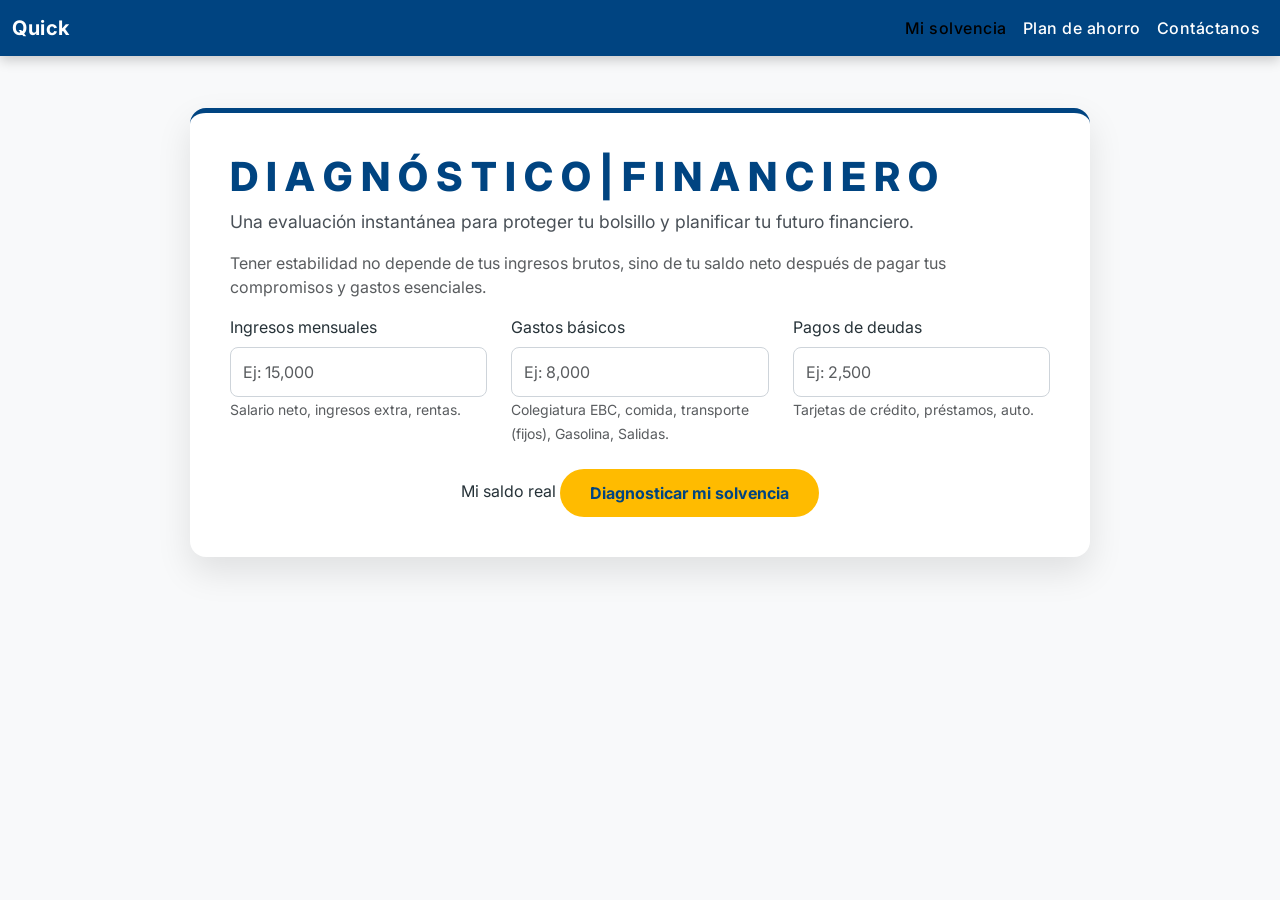
==== index.html @ 8cfbeb54 "ENTREGABLE3 update1 Calculadora Mireille Mores 16oct" ====
<!DOCTYPE html>
<html lang="es">
<head>
    <meta charset="UTF-8">
<meta name="description" content="Calculadora para evaluar el estado financiero de una persona">
<meta name="keywords" content="Presupuesto, Finanzas, Salario, Gastos, Ahorro">
<meta name="author" content="Mireillle Mores">
<meta name="viewport" content="width=device-width, initial-scale=1.0">

<!-- ENLACE EXTERNO PARA CONECTARSE CON EL CSS UTILIZANDO BOOSTRAP -->
<link href="https://cdn.jsdelivr.net/npm/bootstrap@5.3.8/dist/css/bootstrap.min.css" rel="stylesheet">

<link href="https://fonts.googleapis.com/css2?family=Inter:wght@300;400;600;700&amp;display=swap" rel="stylesheet">

<!-- ENLACE AL STYLE.CSS PARA APLICAR ESTILOS PERSONALIZADOS -->
 <link rel="stylesheet" href="style.css">
<title> Calculadora | Quick</title>

</head>

<!-- INICIA EL CUERPO DE LA PÁGINA -->
<body>
<nav class="navbar navbar-expand-lg navbar-custom fixed-top">
        <div class="container-fluid">
            <!-- Marca de la Aplicación -->
            <a class="navbar-brand" href="#">Quick</a> <!-- aquí 
            vamos agregar un logo -->
            
            <!-- Botón de Toggler: Ahora abre el Offcanvas en móvil -->
            <button class="navbar-toggler" type="button" data-bs-toggle="offcanvas" data-bs-target="#offcanvasMenu" aria-controls="offcanvasMenu" aria-label="Toggle navigation">
                <span class="navbar-toggler-icon"></span>
            </button>
            
            <!-- Menú de Desktop: Solo visible cuando el navbar está expandido (>= lg) -->
            <div class="collapse navbar-collapse" id="navbarNavDesktop">
                <ul class="navbar-nav ms-auto">
                    <li class="nav-item">
                        <a class="nav-link active" aria-current="page" href="#calculadora">Mi solvencia</a>
                    </li>
                    <li class="nav-item">
                        <a class="nav-link" href="index1.html">Plan de ahorro</a>
                    </li>
                    <li class="nav-item">
                        <a class="nav-link" href="#contacto">Contáctanos</a>
                    </li>
                </ul>
            </div>
        </div>
    </nav>

<!-- MENÚ DE OFFCANVAS PARA CUANDO LA PANTALLA SEA PEQUEÑA SE DESPLIEGUE EN EL LATERAL-->
<div class="offcanvas offcanvas-end" tabindex="-1" id="offcanvasMenu" aria-labelledby="offcanvasMenuLabel">
      <div class="offcanvas-header"> <!-- Estilos aplicados en styles.css -->
        <h5 class="offcanvas-title" id="offcanvasMenuLabel">Finanzas</h5>
        <!-- btn-close-white se usa para que el ícono de cierre sea blanco sobre fondo azul -->
        <button type="button" class="btn-close btn-close-white" data-bs-dismiss="offcanvas" aria-label="Close"></button>
      </div>
      <div class="offcanvas-body">
        <ul class="navbar-nav justify-content-end flex-grow-1 pe-3">
            <!-- Los links se cierran automáticamente al hacer click (data-bs-dismiss) -->
            <li class="nav-item">
                <a class="nav-link active" aria-current="page" href="#calculadora" data-bs-dismiss="offcanvas">Mi Balance</a>
            </li>
            <li class="nav-item">
                </li><li class="nav-item"><a class="nav-link" href="index1.html">¿Qué es 50/30/20?</a></li>
            
            <li class="nav-item">
                <a class="nav-link" href="#contacto" data-bs-dismiss="offcanvas">¿Dudas?</a>
            </li>
        </ul>
      </div>
    </div>

<!-- SECCIÓN PRINCIPAL DE LA CALCULADORA -->

<div class="container my-5" id="calculadora">
        <div class="calculator-card">
            <h1 class="title">D I A G N Ó S T I C O | F I N A N C I E R O</h1>
            <p class="subtitle">Una evaluación instantánea para proteger tu bolsillo y planificar tu futuro financiero. </p>
            <p class="subtitle-description text-muted">Tener estabilidad no depende de tus ingresos brutos, sino de tu saldo neto después de pagar tus compromisos y gastos esenciales. </p>
            
            <div class="row g-4">
                <!-- Inputs adaptados a Finanzas Personales -->
                <!-- Sistema de Rejilla: Se adapta a Móvil, Tablet y Desktop -->
                <div class="col-12 col-md-6 col-lg-4">
                    <label for="monthlyIncome" class="form-label">Ingresos mensuales</label>
                    <input type="number" class="form-control" id="monthlyIncome" placeholder="Ej: 15,000" min="0">
                    <small class="text-muted">Salario neto, ingresos extra, rentas.</small>
                </div>
                
                <div class="col-12 col-md-6 col-lg-4">
                    <label for="livingExpenses" class="form-label">Gastos básicos</label>
                    <input type="number" class="form-control" id="livingExpenses" placeholder="Ej: 8,000" min="0">
                    <small class="text-muted">Colegiatura EBC, comida, transporte (fijos), Gasolina, Salidas.</small>
                </div>
                
                <div class="col-12 col-md-6 col-lg-4">
                    <label for="debtPayments" class="form-label">Pagos de deudas</label>
                    <input type="number" class="form-control" id="debtPayments" placeholder="Ej: 2,500" min="0">
                    <small class="text-muted">Tarjetas de crédito, préstamos, auto.</small>
                </div>


                <!-- Botón de Acción -->
                <div class="col-12 mt-4 text-center">
                    Mi saldo real
                    <button class="btn btn-calculate" onclick="calculatePersonalSolvency()">
                        Diagnosticar mi solvencia
                    </button>
                </div>
            </div>


            <!-- Resultado Visual (El Semáforo Financiero) -->
            <div id="resultContainer" class="d-none">
                <h3 class="title">Mi saldo real</h3>
                <div id="resultValue" class="display-4 fw-bold my-2">--</div>
                <div id="resultAnalysis" class="fw-semibold mt-3">Ingresa tus datos para calcular.</div>
                
                <!-- Barra de progreso visual para el nivel de endeudamiento -->
                <div class="progress mt-4" style="height: 25px;">
                    <div id="debtProgressBar" class="progress-bar progress-bar-striped progress-bar-animated" role="progressbar" style="width: 0%" aria-valuenow="0" aria-valuemin="0" aria-valuemax="100">Nivel de Deuda</div>
                </div>
                <small class="text-muted d-block mt-2">Porcentaje de tus ingresos comprometidos en deuda.</small>
            </div>
        </div>
    </div>
<!--Enlace del js del bootstrap-->
  <script src="https://cdn.jsdelivr.net/npm/bootstrap@5.3.8/dist/js/bootstrap.bundle.min.js"></script>

</body>
</html>
---- style.css ----
/* ========================================= */
/* === ESTILOS PERSONALIZADOS Y MEDIA QUERIES === */
/* ========================================= */
:root {
    --color-primary: #004481; /* Azul corporativo */
    --color-accent: #ffbb00; /* Amarillo/Naranja de énfasis */
    --color-dark: #263238;
    --color-success: #28a745; /* Verde claro para "good" */
    --color-warning: #fd7e14; /* Naranja para "warning" */
    --color-danger: #dc3545; /* Rojo para "danger" */
    --color-bg: #f8f9fa; /* Fondo muy neutro y limpio */
}


body {
    font-family: 'Inter', sans-serif;
    background-color: var(--color-bg);
    color: var(--color-dark);
    padding-top: 60px;
}


/* Navbar personalizado */
.navbar-custom {
    background-color: var(--color-primary);
    box-shadow: 0 4px 12px rgba(0, 0, 0, 0.2);
}
.navbar-custom .nav-link, .navbar-custom .navbar-brand {
    color: #ffffff;
    font-weight: 500;
    letter-spacing: 0.5px;
}
.navbar-custom .nav-link:hover {
    color: var(--color-accent);
}
.navbar-custom .navbar-brand {
    font-weight: 700;
}


/* Tarjeta Principal */
.calculator-card {
    background-color: #ffffff;
    border-radius: 16px;
    box-shadow: 0 15px 35px rgba(0, 0, 0, 0.1);
    padding: 40px;
    margin: 40px auto;
    max-width: 900px;
    border-top: 5px solid var(--color-primary); /* Línea azul corporativa */
}


.title {
    color: var(--color-primary);
    font-weight: 800;
}


.subtitle {
    font-size: 1.1rem;
    color: #495057;
}


.form-control {
    border-radius: 8px;
    padding: 12px;
    border: 1px solid #ced4da;
    transition: border-color 0.3s;
}
.form-control:focus {
    border-color: var(--color-primary);
    box-shadow: 0 0 0 0.2rem rgba(0, 68, 129, 0.25);
}


/* Botón llamativo (usando el color de acento) */
.btn-calculate {
    background-color: var(--color-accent);
    color: var(--color-primary); /* Texto azul sobre fondo amarillo */
    font-weight: 700;
    padding: 12px 30px;
    border-radius: 50px;
    border: none;
    transition: transform 0.2s, box-shadow 0.2s;
}
.btn-calculate:hover {
    background-color: #ffd24d; /* Un tono un poco más claro al hacer hover */
    color: var(--color-primary);
    transform: translateY(-2px);
    box-shadow: 0 5px 15px rgba(255, 187, 0, 0.4);
}


/* Contenedor de Resultados */
#resultContainer {
    margin-top: 35px;
    padding: 30px;
    border-radius: 12px;
    text-align: center;
    background-color: #e9ecef; /* Fondo de resultado ligeramente gris */
    border: 1px solid #dee2e6;
}


/* Colores de estado para el resultado */
.text-excellent { color: var(--color-success); }
.text-warning { color: var(--color-warning); }
.text-danger { color: var(--color-danger); }


/* MEDIA QUERIES PARA ADAPTABILIDAD */
@media (max-width: 768px) {
    .calculator-card {
        padding: 20px;
        margin: 20px 10px;
    }
    .subtitle-description {
        display: none; /* Ocultar descripción larga en móvil */
    }
    .display-4 {
        font-size: 2rem; /* Texto más pequeño en móvil */
    }
}
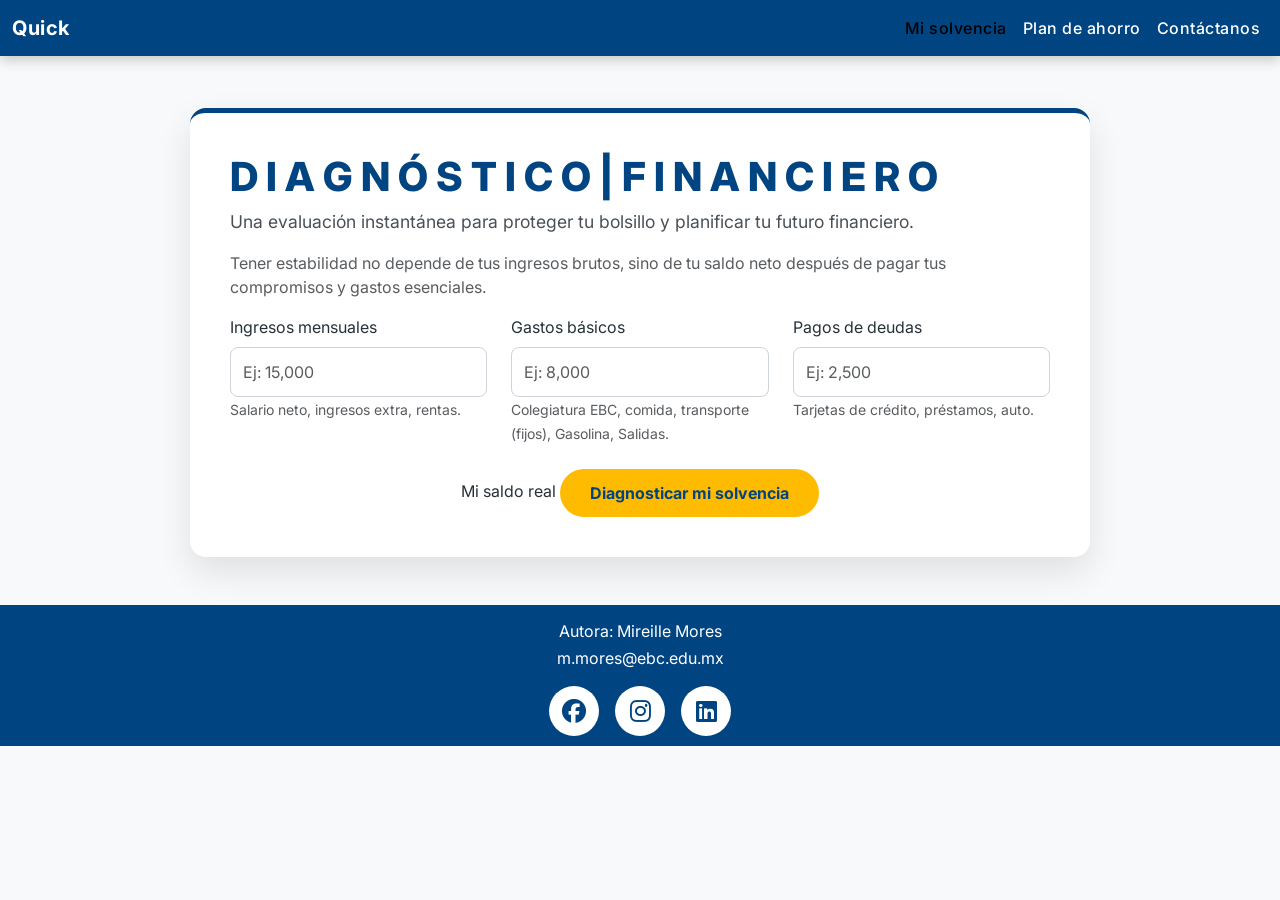
==== commit 954d28a0: "Entregable3 Uptdate1 E3 Mireille Mores" ====
--- a/index.html
+++ b/index.html
@@ -9,6 +9,8 @@
 
 <!-- ENLACE EXTERNO PARA CONECTARSE CON EL CSS UTILIZANDO BOOSTRAP -->
 <link href="https://cdn.jsdelivr.net/npm/bootstrap@5.3.8/dist/css/bootstrap.min.css" rel="stylesheet">
+ <!-- Iconos (FontAwesome) para ilustrar las categorías -->
+    <link rel="stylesheet" href="https://cdnjs.cloudflare.com/ajax/libs/font-awesome/6.4.0/css/all.min.css">
 
 <link href="https://fonts.googleapis.com/css2?family=Inter:wght@300;400;600;700&amp;display=swap" rel="stylesheet">
 
@@ -125,8 +127,25 @@
             </div>
         </div>
     </div>
+<footer id="main-footer">
+    <p id="autor">Autora: Mireille Mores</p>
+  <p id="correo"><a href="m.mores@ebc.edu.mx">m.mores@ebc.edu.mx</a></p>
+     <div class="social"> 
+   <a href="#" ><i class="fab fa-facebook"> </i> 
+    <a href="#" ><i class="fab fa-instagram"> </i> 
+      <a href="#" ><i class="fab fa-linkedin"> </i>
+  </a>
+  
+    
+       </div>
+       
+    </footer>
+
 <!--Enlace del js del bootstrap-->
   <script src="https://cdn.jsdelivr.net/npm/bootstrap@5.3.8/dist/js/bootstrap.bundle.min.js"></script>
+<!-- ENLACE DEL JS DE LA CALCULADORA -->
+    <script src="script.js"></script>
+    
 
 </body>
 </html>
--- a/style.css
+++ b/style.css
@@ -121,4 +121,49 @@
     .display-4 {
         font-size: 2rem; /* Texto más pequeño en móvil */
     }
-}+}
+#main-footer {
+  background: var(--color-primary);
+  color:white;
+  text-align:center;
+  padding: 10px;
+  margin-top:auto;
+}
+
+
+footer a {
+    color: #ffffff; 
+    text-decoration: none; /*  quita el subrayado si no te gusta */
+    /*font-weight: bold; / Opcional;/*lo hace un poco más gordito para leerse mejor */
+}
+
+
+#autor{
+  margin: 0.2rem;
+  color:white;
+  text-decoration: none;
+}
+
+
+
+
+.social {
+  display: flex;
+  gap: 1rem;
+  justify-content: center;
+  margin-top: 1rem;
+}
+
+
+.social a {
+  display: inline-flex;
+  align-items: center;
+  justify-content: center;
+  width: 50px;
+  height: 50px;
+  background: #ffffff;
+  color: var(--color-primary);
+  border-radius: 50%;
+  text-decoration: none;
+  font-size: 1.5rem;
+}
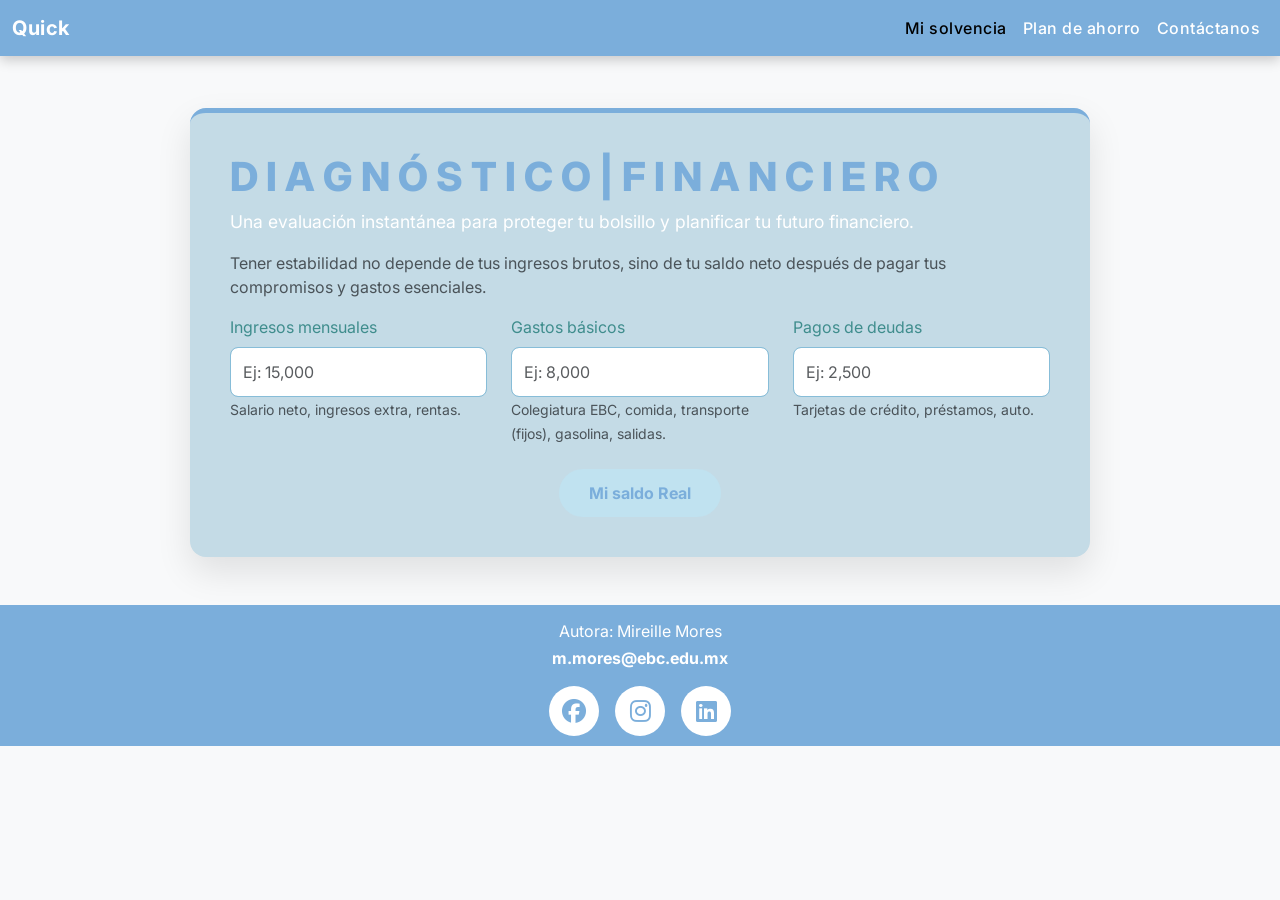
==== commit f4831aac: "Entregable 3 Calculadora quick 19/10/2026" ====
--- a/index.html
+++ b/index.html
@@ -4,22 +4,17 @@
     <meta charset="UTF-8">
 <meta name="description" content="Calculadora para evaluar el estado financiero de una persona">
 <meta name="keywords" content="Presupuesto, Finanzas, Salario, Gastos, Ahorro">
-<meta name="author" content="Mireillle Mores">
+<meta name="author" content="Mireille Mores">
 <meta name="viewport" content="width=device-width, initial-scale=1.0">
-
 <!-- ENLACE EXTERNO PARA CONECTARSE CON EL CSS UTILIZANDO BOOSTRAP -->
 <link href="https://cdn.jsdelivr.net/npm/bootstrap@5.3.8/dist/css/bootstrap.min.css" rel="stylesheet">
  <!-- Iconos (FontAwesome) para ilustrar las categorías -->
     <link rel="stylesheet" href="https://cdnjs.cloudflare.com/ajax/libs/font-awesome/6.4.0/css/all.min.css">
-
 <link href="https://fonts.googleapis.com/css2?family=Inter:wght@300;400;600;700&amp;display=swap" rel="stylesheet">
-
 <!-- ENLACE AL STYLE.CSS PARA APLICAR ESTILOS PERSONALIZADOS -->
  <link rel="stylesheet" href="style.css">
 <title> Calculadora | Quick</title>
-
 </head>
-
 <!-- INICIA EL CUERPO DE LA PÁGINA -->
 <body>
 <nav class="navbar navbar-expand-lg navbar-custom fixed-top">
@@ -49,7 +44,6 @@
             </div>
         </div>
     </nav>
-
 <!-- MENÚ DE OFFCANVAS PARA CUANDO LA PANTALLA SEA PEQUEÑA SE DESPLIEGUE EN EL LATERAL-->
 <div class="offcanvas offcanvas-end" tabindex="-1" id="offcanvasMenu" aria-labelledby="offcanvasMenuLabel">
       <div class="offcanvas-header"> <!-- Estilos aplicados en styles.css -->
@@ -72,9 +66,7 @@
         </ul>
       </div>
     </div>
-
 <!-- SECCIÓN PRINCIPAL DE LA CALCULADORA -->
-
 <div class="container my-5" id="calculadora">
         <div class="calculator-card">
             <h1 class="title">D I A G N Ó S T I C O | F I N A N C I E R O</h1>
@@ -93,7 +85,7 @@
                 <div class="col-12 col-md-6 col-lg-4">
                     <label for="livingExpenses" class="form-label">Gastos básicos</label>
                     <input type="number" class="form-control" id="livingExpenses" placeholder="Ej: 8,000" min="0">
-                    <small class="text-muted">Colegiatura EBC, comida, transporte (fijos), Gasolina, Salidas.</small>
+                    <small class="text-muted">Colegiatura EBC, comida, transporte (fijos), gasolina, salidas.</small>
                 </div>
                 
                 <div class="col-12 col-md-6 col-lg-4">
@@ -101,21 +93,16 @@
                     <input type="number" class="form-control" id="debtPayments" placeholder="Ej: 2,500" min="0">
                     <small class="text-muted">Tarjetas de crédito, préstamos, auto.</small>
                 </div>
-
-
                 <!-- Botón de Acción -->
                 <div class="col-12 mt-4 text-center">
-                    Mi saldo real
                     <button class="btn btn-calculate" onclick="calculatePersonalSolvency()">
-                        Diagnosticar mi solvencia
+                        Mi saldo Real
                     </button>
                 </div>
             </div>
-
-
             <!-- Resultado Visual (El Semáforo Financiero) -->
             <div id="resultContainer" class="d-none">
-                <h3 class="title">Mi saldo real</h3>
+                <h3 class="title"> Mi saldo Real</h3>
                 <div id="resultValue" class="display-4 fw-bold my-2">--</div>
                 <div id="resultAnalysis" class="fw-semibold mt-3">Ingresa tus datos para calcular.</div>
                 
@@ -127,7 +114,7 @@
             </div>
         </div>
     </div>
-<footer id="main-footer">
+    <footer id="main-footer">
     <p id="autor">Autora: Mireille Mores</p>
   <p id="correo"><a href="m.mores@ebc.edu.mx">m.mores@ebc.edu.mx</a></p>
      <div class="social"> 
@@ -140,12 +127,9 @@
        </div>
        
     </footer>
-
-<!--Enlace del js del bootstrap-->
-  <script src="https://cdn.jsdelivr.net/npm/bootstrap@5.3.8/dist/js/bootstrap.bundle.min.js"></script>
+<!-- Enlace del JS del boostrap-->
+    <script src="https://cdn.jsdelivr.net/npm/bootstrap@5.3.8/dist/js/bootstrap.bundle.min.js"></script>
 <!-- ENLACE DEL JS DE LA CALCULADORA -->
     <script src="script.js"></script>
-    
-
 </body>
 </html>
--- a/style.css
+++ b/style.css
@@ -2,24 +2,20 @@
 /* === ESTILOS PERSONALIZADOS Y MEDIA QUERIES === */
 /* ========================================= */
 :root {
-    --color-primary: #004481; /* Azul corporativo */
-    --color-accent: #ffbb00; /* Amarillo/Naranja de énfasis */
-    --color-dark: #263238;
-    --color-success: #28a745; /* Verde claro para "good" */
-    --color-warning: #fd7e14; /* Naranja para "warning" */
+    --color-primary: #7baedb; /* Azul corporativo */
+    --color-accent: #c0e2f0; /* Amarillo/Naranja de énfasis */
+    --color-dark: #3f8d8d;
+    --color-success: #3ea93a; /* Verde claro para "good" */
+    --color-warning: #eb9249; /* Naranja para "warning" */
     --color-danger: #dc3545; /* Rojo para "danger" */
     --color-bg: #f8f9fa; /* Fondo muy neutro y limpio */
 }
-
-
 body {
     font-family: 'Inter', sans-serif;
     background-color: var(--color-bg);
     color: var(--color-dark);
     padding-top: 60px;
 }
-
-
 /* Navbar personalizado */
 .navbar-custom {
     background-color: var(--color-primary);
@@ -36,11 +32,9 @@
 .navbar-custom .navbar-brand {
     font-weight: 700;
 }
-
-
 /* Tarjeta Principal */
 .calculator-card {
-    background-color: #ffffff;
+    background-color: #c4dbe6;
     border-radius: 16px;
     box-shadow: 0 15px 35px rgba(0, 0, 0, 0.1);
     padding: 40px;
@@ -48,32 +42,24 @@
     max-width: 900px;
     border-top: 5px solid var(--color-primary); /* Línea azul corporativa */
 }
-
-
 .title {
     color: var(--color-primary);
     font-weight: 800;
 }
-
-
 .subtitle {
     font-size: 1.1rem;
-    color: #495057;
+    color: #ffffff;
 }
-
-
 .form-control {
     border-radius: 8px;
     padding: 12px;
-    border: 1px solid #ced4da;
+    border: 1px solid #87bdd8;
     transition: border-color 0.3s;
 }
 .form-control:focus {
     border-color: var(--color-primary);
-    box-shadow: 0 0 0 0.2rem rgba(0, 68, 129, 0.25);
+    box-shadow: 0 0 0 0.2rem rgba(0, 40, 75, 0.25);
 }
-
-
 /* Botón llamativo (usando el color de acento) */
 .btn-calculate {
     background-color: var(--color-accent);
@@ -85,30 +71,24 @@
     transition: transform 0.2s, box-shadow 0.2s;
 }
 .btn-calculate:hover {
-    background-color: #ffd24d; /* Un tono un poco más claro al hacer hover */
+    background-color: #8ab5c8; /* Un tono un poco más claro al hacer hover */
     color: var(--color-primary);
     transform: translateY(-2px);
-    box-shadow: 0 5px 15px rgba(255, 187, 0, 0.4);
+    box-shadow: 0 5px 15px rgba(9, 66, 226, 0.4);
 }
-
-
 /* Contenedor de Resultados */
 #resultContainer {
     margin-top: 35px;
     padding: 30px;
     border-radius: 12px;
     text-align: center;
-    background-color: #e9ecef; /* Fondo de resultado ligeramente gris */
-    border: 1px solid #dee2e6;
+    background-color: #ffffff; /* Fondo de resultado ligeramente gris */
+    border: 1px solid #092642;
 }
-
-
 /* Colores de estado para el resultado */
 .text-excellent { color: var(--color-success); }
 .text-warning { color: var(--color-warning); }
 .text-danger { color: var(--color-danger); }
-
-
 /* MEDIA QUERIES PARA ADAPTABILIDAD */
 @media (max-width: 768px) {
     .calculator-card {
@@ -129,32 +109,22 @@
   padding: 10px;
   margin-top:auto;
 }
-
-
 footer a {
     color: #ffffff; 
     text-decoration: none; /*  quita el subrayado si no te gusta */
-    /*font-weight: bold; / Opcional;/*lo hace un poco más gordito para leerse mejor */
+    font-weight: bold; /* Opcional; /*lo hace un poco más gordito para leerse mejor */
 }
-
-
 #autor{
   margin: 0.2rem;
   color:white;
   text-decoration: none;
 }
-
-
-
-
 .social {
   display: flex;
   gap: 1rem;
   justify-content: center;
   margin-top: 1rem;
 }
-
-
 .social a {
   display: inline-flex;
   align-items: center;
@@ -166,4 +136,4 @@
   border-radius: 50%;
   text-decoration: none;
   font-size: 1.5rem;
-}
+}
